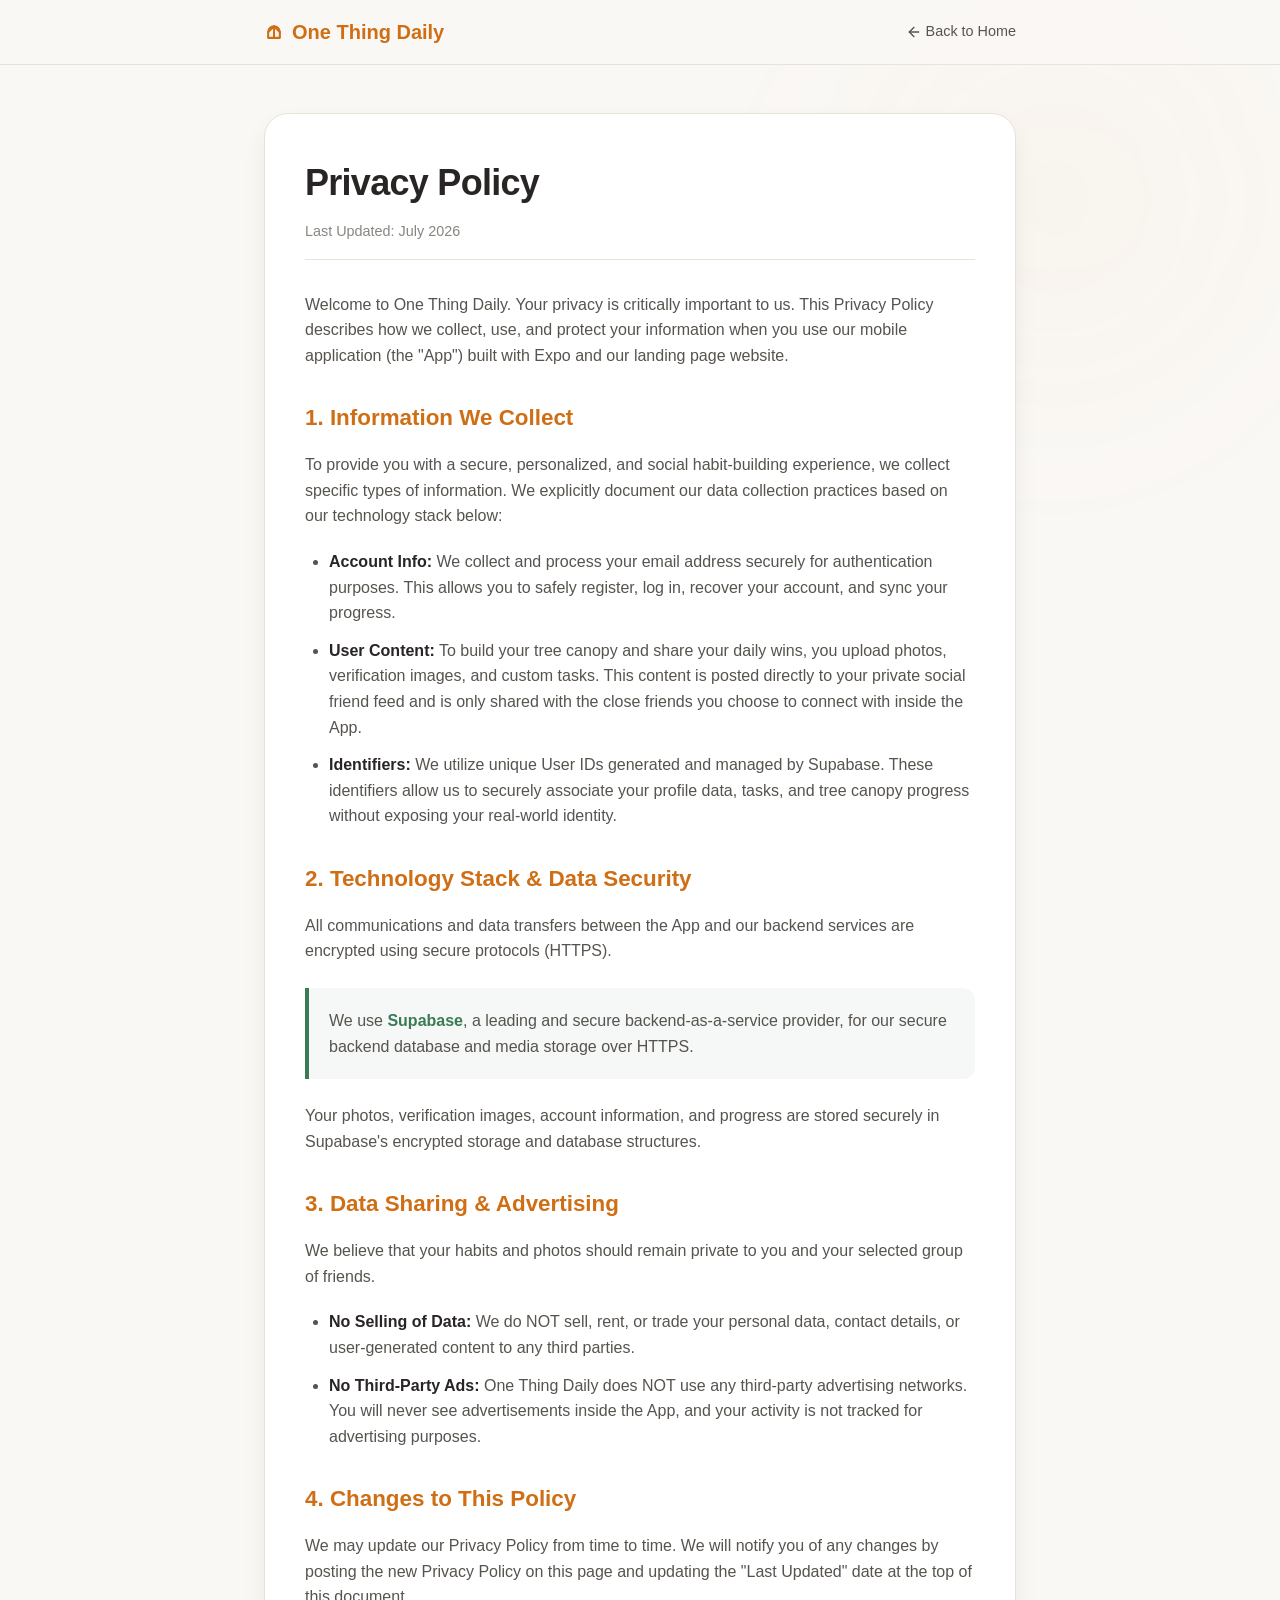
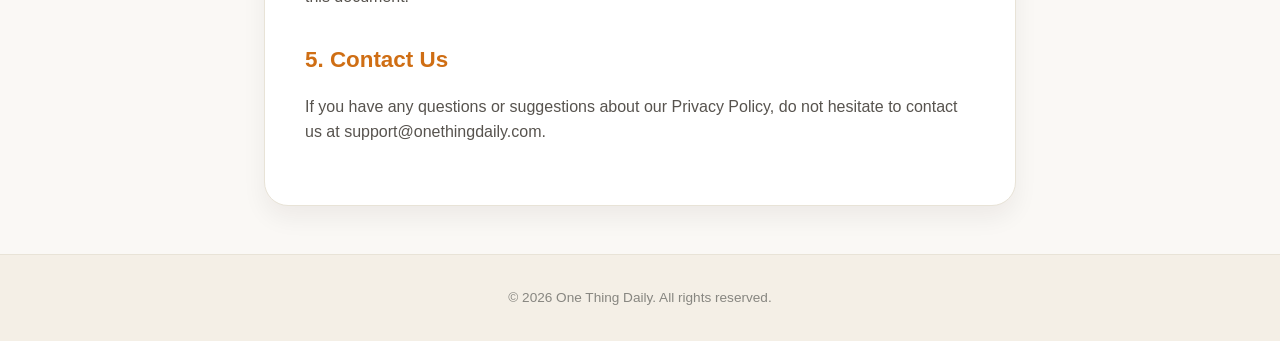
==== privacy.html @ b8b4751c "add privacy policy" ====
<!DOCTYPE html>
<html lang="en">
<head>
  <meta charset="UTF-8">
  <meta name="viewport" content="width=device-width, initial-scale=1.0">
  <title>Privacy Policy — One Thing Daily</title>
  <meta name="description" content="Privacy Policy for One Thing Daily iOS app. Understand how we collect, use, and secure your data.">
  <style>
    :root {
      --color-bg: #FAF8F5;
      --color-bg-secondary: #F4EFE6;
      --color-card-bg: #FFFFFF;
      --color-primary: #CF6E14;
      --color-primary-hover: #B25A0C;
      --color-accent-green: #3B7A57;
      --color-border: #E8E3D7;
      --color-text-main: #292524;
      --color-text-secondary: #57534E;
      --color-text-muted: #878680;
      
      --shadow-sm: 0 4px 12px rgba(28, 25, 23, 0.03);
      --shadow-md: 0 12px 24px rgba(28, 25, 23, 0.06);
    }

    * {
      box-sizing: border-box;
      margin: 0;
      padding: 0;
    }

    body {
      background-color: var(--color-bg);
      color: var(--color-text-main);
      font-family: -apple-system, BlinkMacSystemFont, "Segoe UI", Roboto, Helvetica, Arial, sans-serif;
      line-height: 1.6;
      min-height: 100vh;
      display: flex;
      flex-direction: column;
    }

    /* Ambient glows */
    body::before {
      content: '';
      position: absolute;
      top: -10%;
      right: -5%;
      width: 45vw;
      height: 45vw;
      background: radial-gradient(circle, rgba(207, 110, 20, 0.04) 0%, rgba(250,248,245,0) 70%);
      z-index: -1;
      pointer-events: none;
      filter: blur(80px);
    }

    /* Header */
    header {
      border-bottom: 1px solid var(--color-border);
      background-color: rgba(250, 248, 245, 0.8);
      backdrop-filter: blur(8px);
      position: sticky;
      top: 0;
      z-index: 100;
    }

    .nav-container {
      max-width: 800px;
      margin: 0 auto;
      padding: 1rem 1.5rem;
      display: flex;
      justify-content: space-between;
      align-items: center;
    }

    .logo {
      display: flex;
      align-items: center;
      gap: 0.5rem;
      font-size: 1.25rem;
      font-weight: 800;
      text-decoration: none;
      color: var(--color-primary);
    }

    .logo svg {
      color: var(--color-primary);
    }

    .btn-back {
      color: var(--color-text-secondary);
      text-decoration: none;
      font-weight: 500;
      font-size: 0.9rem;
      transition: color 0.2s ease;
      display: flex;
      align-items: center;
      gap: 0.25rem;
    }

    .btn-back:hover {
      color: var(--color-primary);
    }

    /* Main Content */
    main {
      flex: 1;
      max-width: 800px;
      margin: 0 auto;
      padding: 3rem 1.5rem;
      width: 100%;
    }

    .policy-card {
      background-color: var(--color-card-bg);
      border: 1px solid var(--color-border);
      border-radius: 24px;
      padding: 2.5rem;
      box-shadow: var(--shadow-md);
    }

    h1 {
      font-size: 2.25rem;
      font-weight: 800;
      color: var(--color-text-main);
      margin-bottom: 0.5rem;
      letter-spacing: -0.02em;
    }

    .last-updated {
      color: var(--color-text-muted);
      font-size: 0.9rem;
      margin-bottom: 2rem;
      border-bottom: 1px solid var(--color-border);
      padding-bottom: 1rem;
    }

    h2 {
      font-size: 1.4rem;
      color: var(--color-primary);
      margin-top: 2rem;
      margin-bottom: 1rem;
      font-weight: 700;
      display: flex;
      align-items: center;
      gap: 0.5rem;
    }

    p {
      color: var(--color-text-secondary);
      margin-bottom: 1.25rem;
      font-size: 1rem;
    }

    ul {
      margin-left: 1.5rem;
      margin-bottom: 1.5rem;
      color: var(--color-text-secondary);
    }

    li {
      margin-bottom: 0.75rem;
    }

    li strong {
      color: var(--color-text-main);
    }

    .highlight-box {
      background-color: rgba(59, 122, 87, 0.05);
      border-left: 4px solid var(--color-accent-green);
      padding: 1.25rem;
      border-radius: 0 12px 12px 0;
      margin: 1.5rem 0;
    }

    .highlight-box p {
      margin-bottom: 0;
      color: var(--color-text-secondary);
      font-weight: 500;
    }

    .highlight-box strong {
      color: var(--color-accent-green);
    }

    /* Footer */
    footer {
      border-top: 1px solid var(--color-border);
      padding: 2rem 1.5rem;
      text-align: center;
      background-color: var(--color-bg-secondary);
    }

    footer p {
      font-size: 0.85rem;
      color: var(--color-text-muted);
      margin-bottom: 0;
    }

    @media (max-width: 600px) {
      main {
        padding: 1.5rem 1rem;
      }
      .policy-card {
        padding: 1.5rem;
        border-radius: 16px;
      }
      h1 {
        font-size: 1.75rem;
      }
      h2 {
        font-size: 1.2rem;
      }
    }
  </style>
</head>
<body>

  <!-- Header -->
  <header>
    <div class="nav-container">
      <a href="index.html" class="logo">
        <svg xmlns="http://www.w3.org/2000/svg" width="20" height="20" viewBox="0 0 24 24" fill="none"
          stroke="currentColor" stroke-width="2.5" stroke-linecap="round" stroke-linejoin="round">
          <path d="M12 19V5M5 12l7-7 7 7" />
          <path d="M12 5a7 7 0 0 1 7 7v7H5v-7a7 7 0 0 1 7-7z" />
        </svg>
        <span>One Thing Daily</span>
      </a>
      <a href="index.html" class="btn-back">
        <svg xmlns="http://www.w3.org/2000/svg" width="16" height="16" viewBox="0 0 24 24" fill="none" 
          stroke="currentColor" stroke-width="2" stroke-linecap="round" stroke-linejoin="round">
          <line x1="19" y1="12" x2="5" y2="12"></line>
          <polyline points="12 19 5 12 12 5"></polyline>
        </svg>
        Back to Home
      </a>
    </div>
  </header>

  <!-- Main content -->
  <main>
    <article class="policy-card">
      <h1>Privacy Policy</h1>
      <div class="last-updated">Last Updated: July 2026</div>

      <p>
        Welcome to One Thing Daily. Your privacy is critically important to us. This Privacy Policy describes how we collect, use, and protect your information when you use our mobile application (the "App") built with Expo and our landing page website.
      </p>

      <h2>1. Information We Collect</h2>
      <p>
        To provide you with a secure, personalized, and social habit-building experience, we collect specific types of information. We explicitly document our data collection practices based on our technology stack below:
      </p>
      <ul>
        <li>
          <strong>Account Info:</strong> We collect and process your email address securely for authentication purposes. This allows you to safely register, log in, recover your account, and sync your progress.
        </li>
        <li>
          <strong>User Content:</strong> To build your tree canopy and share your daily wins, you upload photos, verification images, and custom tasks. This content is posted directly to your private social friend feed and is only shared with the close friends you choose to connect with inside the App.
        </li>
        <li>
          <strong>Identifiers:</strong> We utilize unique User IDs generated and managed by Supabase. These identifiers allow us to securely associate your profile data, tasks, and tree canopy progress without exposing your real-world identity.
        </li>
      </ul>

      <h2>2. Technology Stack & Data Security</h2>
      <p>
        All communications and data transfers between the App and our backend services are encrypted using secure protocols (HTTPS). 
      </p>
      <div class="highlight-box">
        <p>
          We use <strong>Supabase</strong>, a leading and secure backend-as-a-service provider, for our secure backend database and media storage over HTTPS.
        </p>
      </div>
      <p>
        Your photos, verification images, account information, and progress are stored securely in Supabase's encrypted storage and database structures.
      </p>

      <h2>3. Data Sharing & Advertising</h2>
      <p>
        We believe that your habits and photos should remain private to you and your selected group of friends. 
      </p>
      <ul>
        <li>
          <strong>No Selling of Data:</strong> We do NOT sell, rent, or trade your personal data, contact details, or user-generated content to any third parties.
        </li>
        <li>
          <strong>No Third-Party Ads:</strong> One Thing Daily does NOT use any third-party advertising networks. You will never see advertisements inside the App, and your activity is not tracked for advertising purposes.
        </li>
      </ul>

      <h2>4. Changes to This Policy</h2>
      <p>
        We may update our Privacy Policy from time to time. We will notify you of any changes by posting the new Privacy Policy on this page and updating the "Last Updated" date at the top of this document.
      </p>

      <h2>5. Contact Us</h2>
      <p>
        If you have any questions or suggestions about our Privacy Policy, do not hesitate to contact us at support@onethingdaily.com.
      </p>
    </article>
  </main>

  <!-- Footer -->
  <footer>
    <div class="section-container">
      <p>&copy; 2026 One Thing Daily. All rights reserved.</p>
    </div>
  </footer>

</body>
</html>
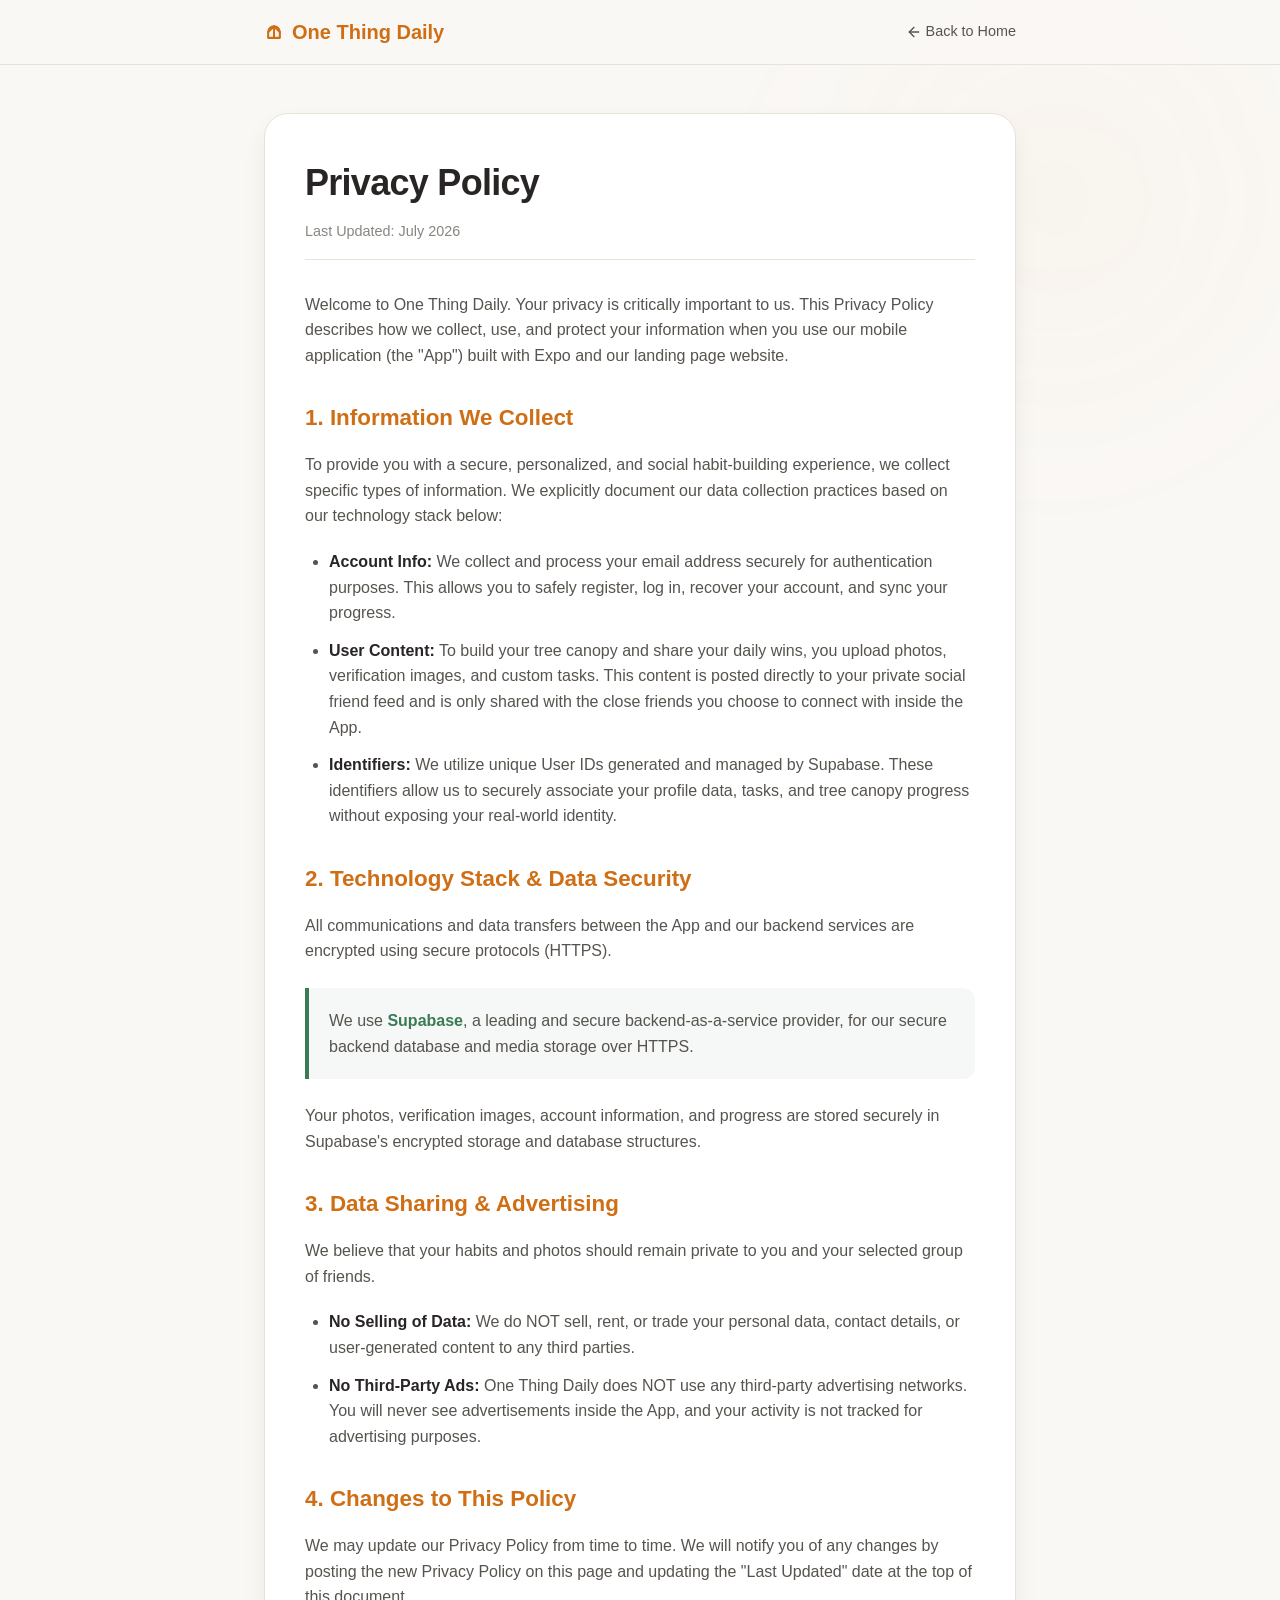
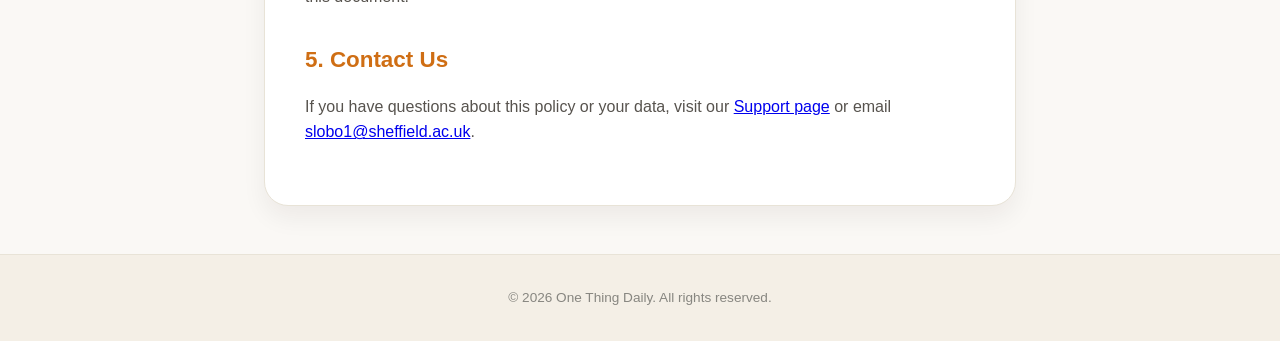
==== commit efc5b138: "Add functional app support page" ====
--- a/privacy.html
+++ b/privacy.html
@@ -296,7 +296,7 @@
 
       <h2>5. Contact Us</h2>
       <p>
-        If you have any questions or suggestions about our Privacy Policy, do not hesitate to contact us at support@onethingdaily.com.
+        If you have questions about this policy or your data, visit our <a href="support.html">Support page</a> or email <a href="mailto:slobo1@sheffield.ac.uk">slobo1@sheffield.ac.uk</a>.
       </p>
     </article>
   </main>
